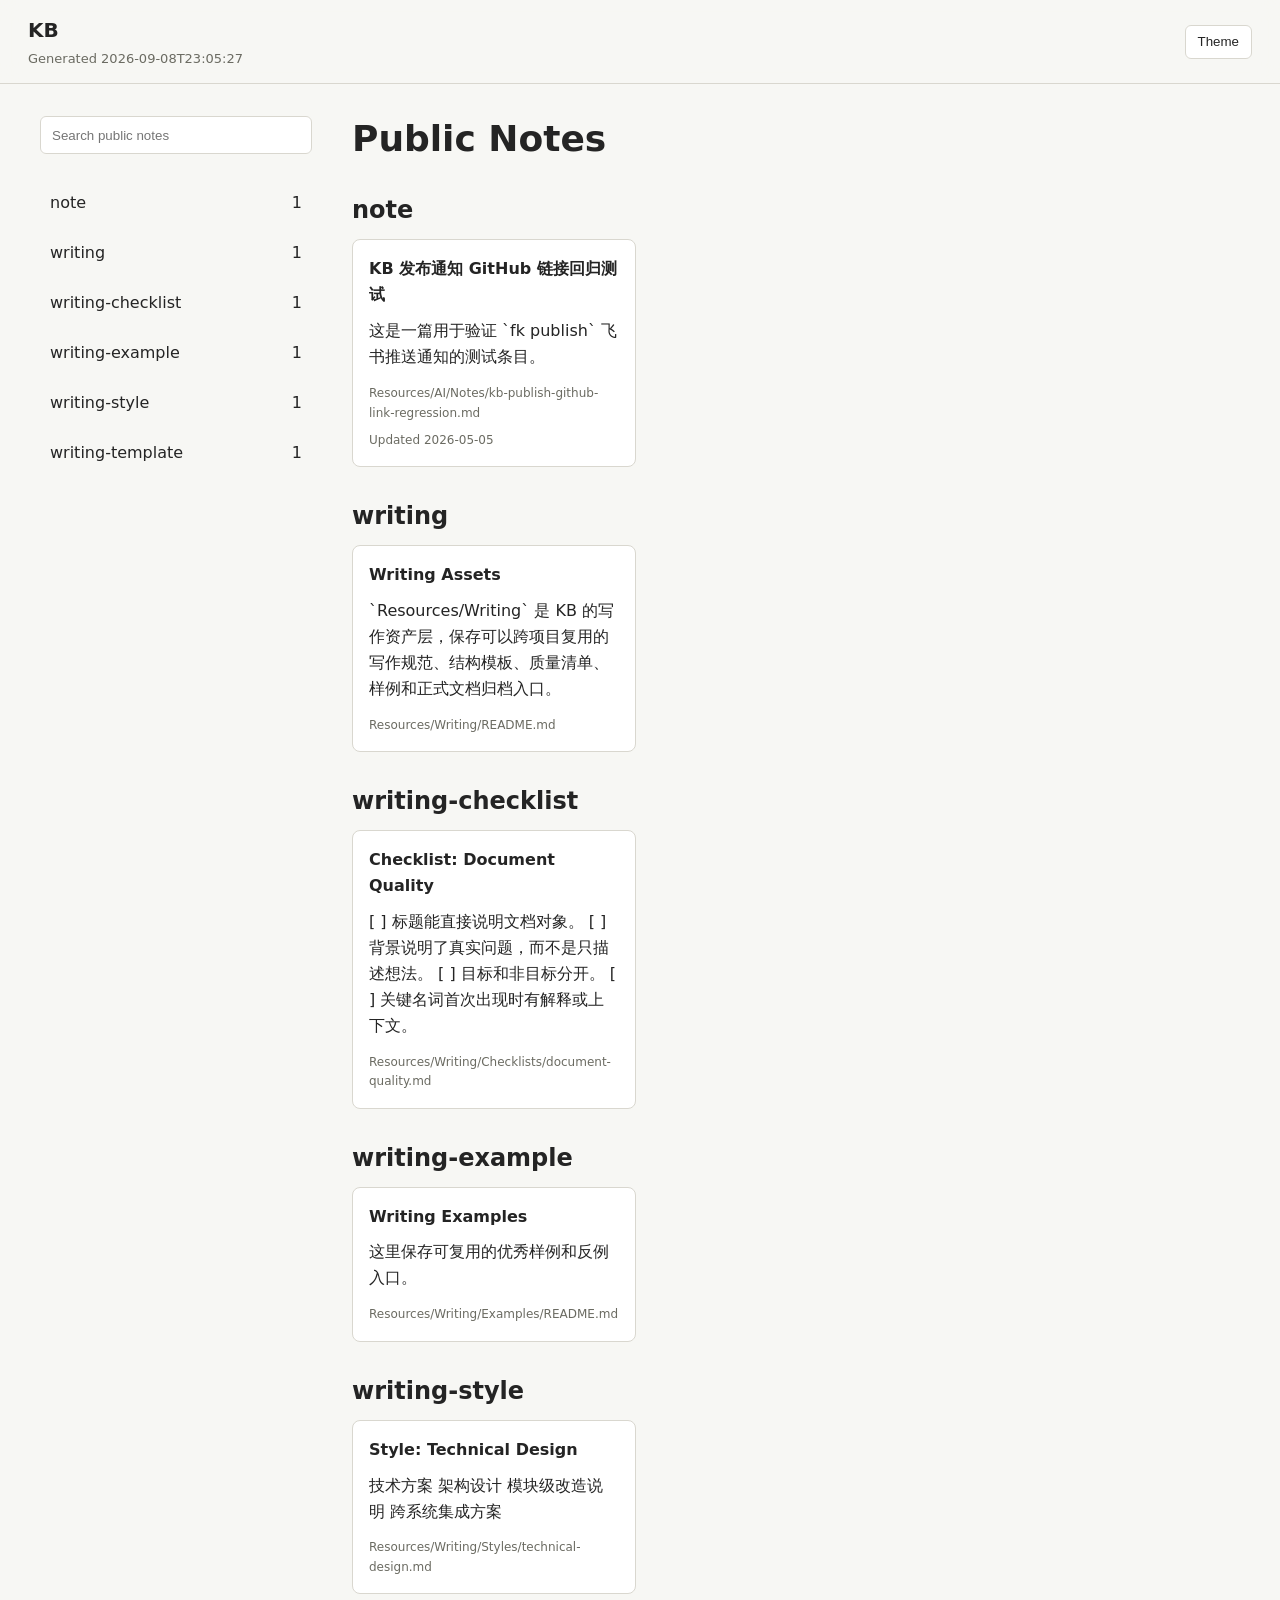
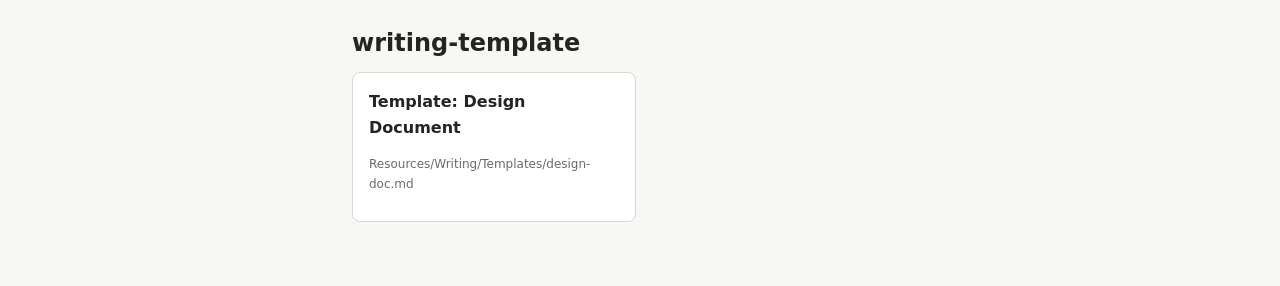
==== index.html @ 94814b3b "Publish KB site from 1f303219a76e2d5a81db60c4da87428942ff13d5" ====
<!doctype html>
<html lang="en" data-theme="docs">
<head>
  <meta charset="utf-8">
  <meta name="viewport" content="width=device-width, initial-scale=1">
  <title>KB</title>
  <meta name="description" content="Public knowledge base index">
  <meta property="og:type" content="website">
  <link rel="stylesheet" href="assets/style.css">
  <script defer src="assets/search.js"></script>
</head>
<body data-search-index="search-index.json">
  <header class="site-header">
    <div>
      <a class="brand" href="./">KB</a>
      <p class="muted">Generated 2026-09-08T23:05:27</p>
    </div>
    <button class="theme-toggle" type="button" data-theme-toggle aria-label="Toggle theme">Theme</button>
  </header>

  <main class="layout">
    <aside class="sidebar" aria-label="Sections">
      <input class="search" type="search" data-search-input placeholder="Search public notes" aria-label="Search public notes">
      <div class="search-results" data-search-results></div>
      <nav>
        
        <a href="#note">note <span>1</span></a>
        
        <a href="#writing">writing <span>1</span></a>
        
        <a href="#writing-checklist">writing-checklist <span>1</span></a>
        
        <a href="#writing-example">writing-example <span>1</span></a>
        
        <a href="#writing-style">writing-style <span>1</span></a>
        
        <a href="#writing-template">writing-template <span>1</span></a>
        
      </nav>
    </aside>

    <section class="content">
      <h1>Public Notes</h1>
      
        
        <section class="note-group" id="note">
          <h2>note</h2>
          <div class="note-list">
            
            <article class="note-card">
              <a class="note-title" href="notes/kb-publish-github-link-regression/">KB 发布通知 GitHub 链接回归测试</a>
              <p>这是一篇用于验证 `fk publish` 飞书推送通知的测试条目。</p>
              <div class="meta">
                <span>Resources/AI/Notes/kb-publish-github-link-regression.md</span>
                <span>Updated 2026-05-05</span>
              </div>
            </article>
            
          </div>
        </section>
        
        <section class="note-group" id="writing">
          <h2>writing</h2>
          <div class="note-list">
            
            <article class="note-card">
              <a class="note-title" href="writing/readme/">Writing Assets</a>
              <p>`Resources/Writing` 是 KB 的写作资产层，保存可以跨项目复用的写作规范、结构模板、质量清单、样例和正式文档归档入口。</p>
              <div class="meta">
                <span>Resources/Writing/README.md</span>
                
              </div>
            </article>
            
          </div>
        </section>
        
        <section class="note-group" id="writing-checklist">
          <h2>writing-checklist</h2>
          <div class="note-list">
            
            <article class="note-card">
              <a class="note-title" href="writing/checklists/document-quality/">Checklist: Document Quality</a>
              <p>[ ] 标题能直接说明文档对象。 [ ] 背景说明了真实问题，而不是只描述想法。 [ ] 目标和非目标分开。 [ ] 关键名词首次出现时有解释或上下文。</p>
              <div class="meta">
                <span>Resources/Writing/Checklists/document-quality.md</span>
                
              </div>
            </article>
            
          </div>
        </section>
        
        <section class="note-group" id="writing-example">
          <h2>writing-example</h2>
          <div class="note-list">
            
            <article class="note-card">
              <a class="note-title" href="writing/examples/readme/">Writing Examples</a>
              <p>这里保存可复用的优秀样例和反例入口。</p>
              <div class="meta">
                <span>Resources/Writing/Examples/README.md</span>
                
              </div>
            </article>
            
          </div>
        </section>
        
        <section class="note-group" id="writing-style">
          <h2>writing-style</h2>
          <div class="note-list">
            
            <article class="note-card">
              <a class="note-title" href="writing/styles/technical-design/">Style: Technical Design</a>
              <p>技术方案 架构设计 模块级改造说明 跨系统集成方案</p>
              <div class="meta">
                <span>Resources/Writing/Styles/technical-design.md</span>
                
              </div>
            </article>
            
          </div>
        </section>
        
        <section class="note-group" id="writing-template">
          <h2>writing-template</h2>
          <div class="note-list">
            
            <article class="note-card">
              <a class="note-title" href="writing/templates/design-doc/">Template: Design Document</a>
              <p></p>
              <div class="meta">
                <span>Resources/Writing/Templates/design-doc.md</span>
                
              </div>
            </article>
            
          </div>
        </section>
        
      
    </section>
  </main>
</body>
</html>
---- assets/style.css ----
:root {
  color-scheme: light;
  --bg: #f7f7f4;
  --panel: #ffffff;
  --text: #242424;
  --muted: #6b6b62;
  --line: #d9d7cf;
  --accent: #2f6f5e;
  --accent-soft: #e4f0ea;
  --code: #f0f0ec;
}

:root[data-theme="minimal"],
:root[data-theme="docs"] {
  font-family: Inter, ui-sans-serif, system-ui, -apple-system, BlinkMacSystemFont, "Segoe UI", sans-serif;
}

:root[data-color-mode="dark"] {
  color-scheme: dark;
  --bg: #171a1c;
  --panel: #202528;
  --text: #ecefed;
  --muted: #a8b0aa;
  --line: #343a3d;
  --accent: #8bc7b1;
  --accent-soft: #24362f;
  --code: #111416;
}

* {
  box-sizing: border-box;
}

body {
  margin: 0;
  background: var(--bg);
  color: var(--text);
  line-height: 1.62;
}

a {
  color: var(--accent);
  text-decoration: none;
}

a:hover {
  text-decoration: underline;
}

.site-header {
  position: sticky;
  top: 0;
  z-index: 2;
  display: flex;
  align-items: center;
  justify-content: space-between;
  gap: 16px;
  padding: 14px 28px;
  border-bottom: 1px solid var(--line);
  background: color-mix(in srgb, var(--bg) 92%, transparent);
  backdrop-filter: blur(12px);
}

.brand {
  color: var(--text);
  font-size: 20px;
  font-weight: 700;
}

.muted,
.meta,
.summary {
  color: var(--muted);
}

.muted {
  margin: 2px 0 0;
  font-size: 13px;
}

.theme-toggle {
  height: 34px;
  padding: 0 12px;
  border: 1px solid var(--line);
  border-radius: 6px;
  background: var(--panel);
  color: var(--text);
}

.layout {
  display: grid;
  grid-template-columns: minmax(220px, 280px) minmax(0, 880px);
  gap: 32px;
  width: min(1200px, calc(100% - 40px));
  margin: 32px auto 64px;
}

.sidebar {
  align-self: start;
  position: sticky;
  top: 86px;
  display: flex;
  flex-direction: column;
  gap: 14px;
  padding-right: 8px;
}

.sidebar nav,
.search-results {
  display: flex;
  flex-direction: column;
  gap: 8px;
}

.sidebar a {
  display: flex;
  justify-content: space-between;
  gap: 10px;
  padding: 8px 10px;
  border-radius: 6px;
  color: var(--text);
}

.sidebar a:hover {
  background: var(--accent-soft);
  text-decoration: none;
}

.search {
  width: 100%;
  height: 38px;
  padding: 0 11px;
  border: 1px solid var(--line);
  border-radius: 6px;
  background: var(--panel);
  color: var(--text);
}

.content {
  min-width: 0;
}

h1,
h2,
h3 {
  line-height: 1.25;
}

h1 {
  margin: 0 0 20px;
  font-size: 36px;
}

h2 {
  margin: 34px 0 14px;
  font-size: 24px;
}

.note-list {
  display: grid;
  grid-template-columns: repeat(auto-fill, minmax(260px, 1fr));
  gap: 14px;
}

.note-card {
  min-height: 150px;
  padding: 16px;
  border: 1px solid var(--line);
  border-radius: 8px;
  background: var(--panel);
}

.note-title {
  color: var(--text);
  font-weight: 700;
}

.note-card p {
  margin: 10px 0 14px;
}

.meta {
  display: flex;
  flex-wrap: wrap;
  gap: 8px 14px;
  font-size: 12px;
}

.article {
  padding-bottom: 48px;
}

.summary {
  margin: -8px 0 28px;
  font-size: 17px;
}

.article-body {
  font-size: 17px;
}

.article-body img {
  max-width: 100%;
  border-radius: 6px;
}

pre {
  overflow-x: auto;
  padding: 14px;
  border-radius: 8px;
  background: var(--code);
}

code {
  padding: 2px 4px;
  border-radius: 4px;
  background: var(--code);
}

pre code {
  padding: 0;
  background: transparent;
}

blockquote {
  margin: 18px 0;
  padding: 4px 0 4px 16px;
  border-left: 3px solid var(--accent);
  color: var(--muted);
}

.related {
  margin-top: 44px;
  padding-top: 20px;
  border-top: 1px solid var(--line);
}

@media (max-width: 800px) {
  .site-header {
    padding: 12px 18px;
  }

  .layout {
    display: block;
    width: min(100% - 28px, 760px);
    margin-top: 22px;
  }

  .sidebar {
    position: static;
    margin-bottom: 26px;
    padding-right: 0;
  }

  h1 {
    font-size: 30px;
  }
}
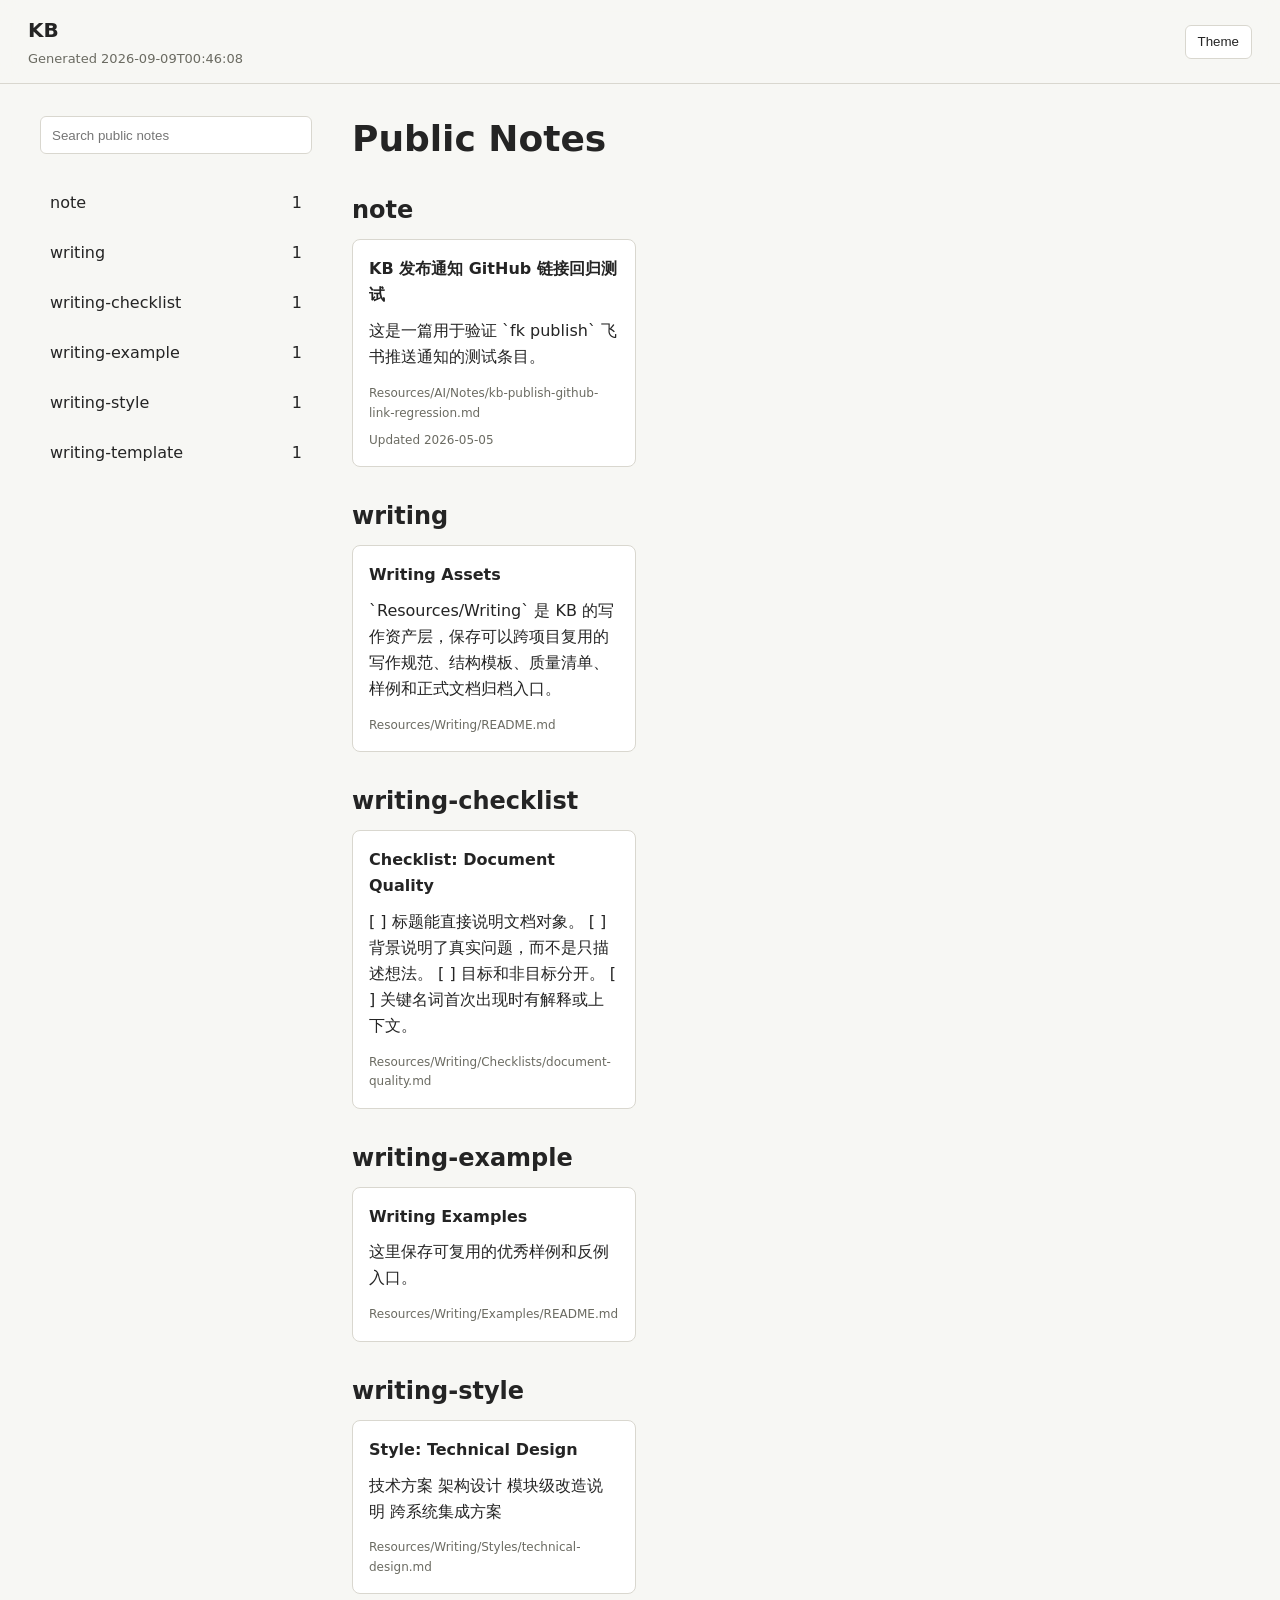
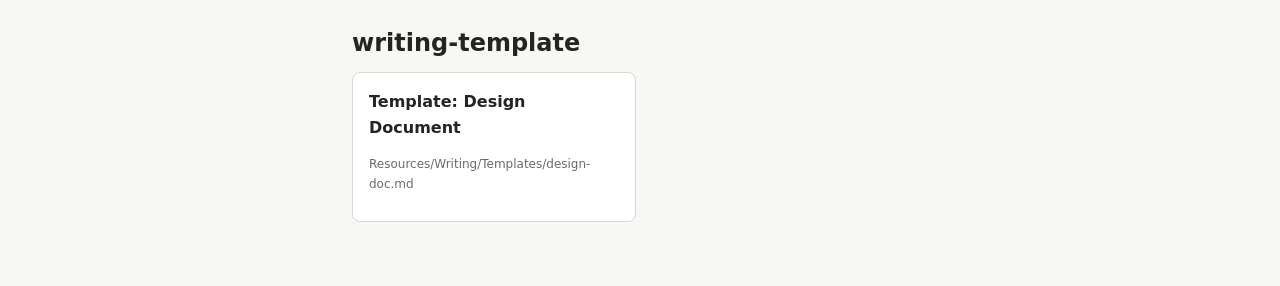
==== commit 3f86ad76: "Publish KB site from 50daabad733444dfffd5a9907efa93fa1bd4945d" ====
--- a/index.html
+++ b/index.html
@@ -13,7 +13,7 @@
   <header class="site-header">
     <div>
       <a class="brand" href="./">KB</a>
-      <p class="muted">Generated 2026-09-08T23:05:27</p>
+      <p class="muted">Generated 2026-09-09T00:46:08</p>
     </div>
     <button class="theme-toggle" type="button" data-theme-toggle aria-label="Toggle theme">Theme</button>
   </header>
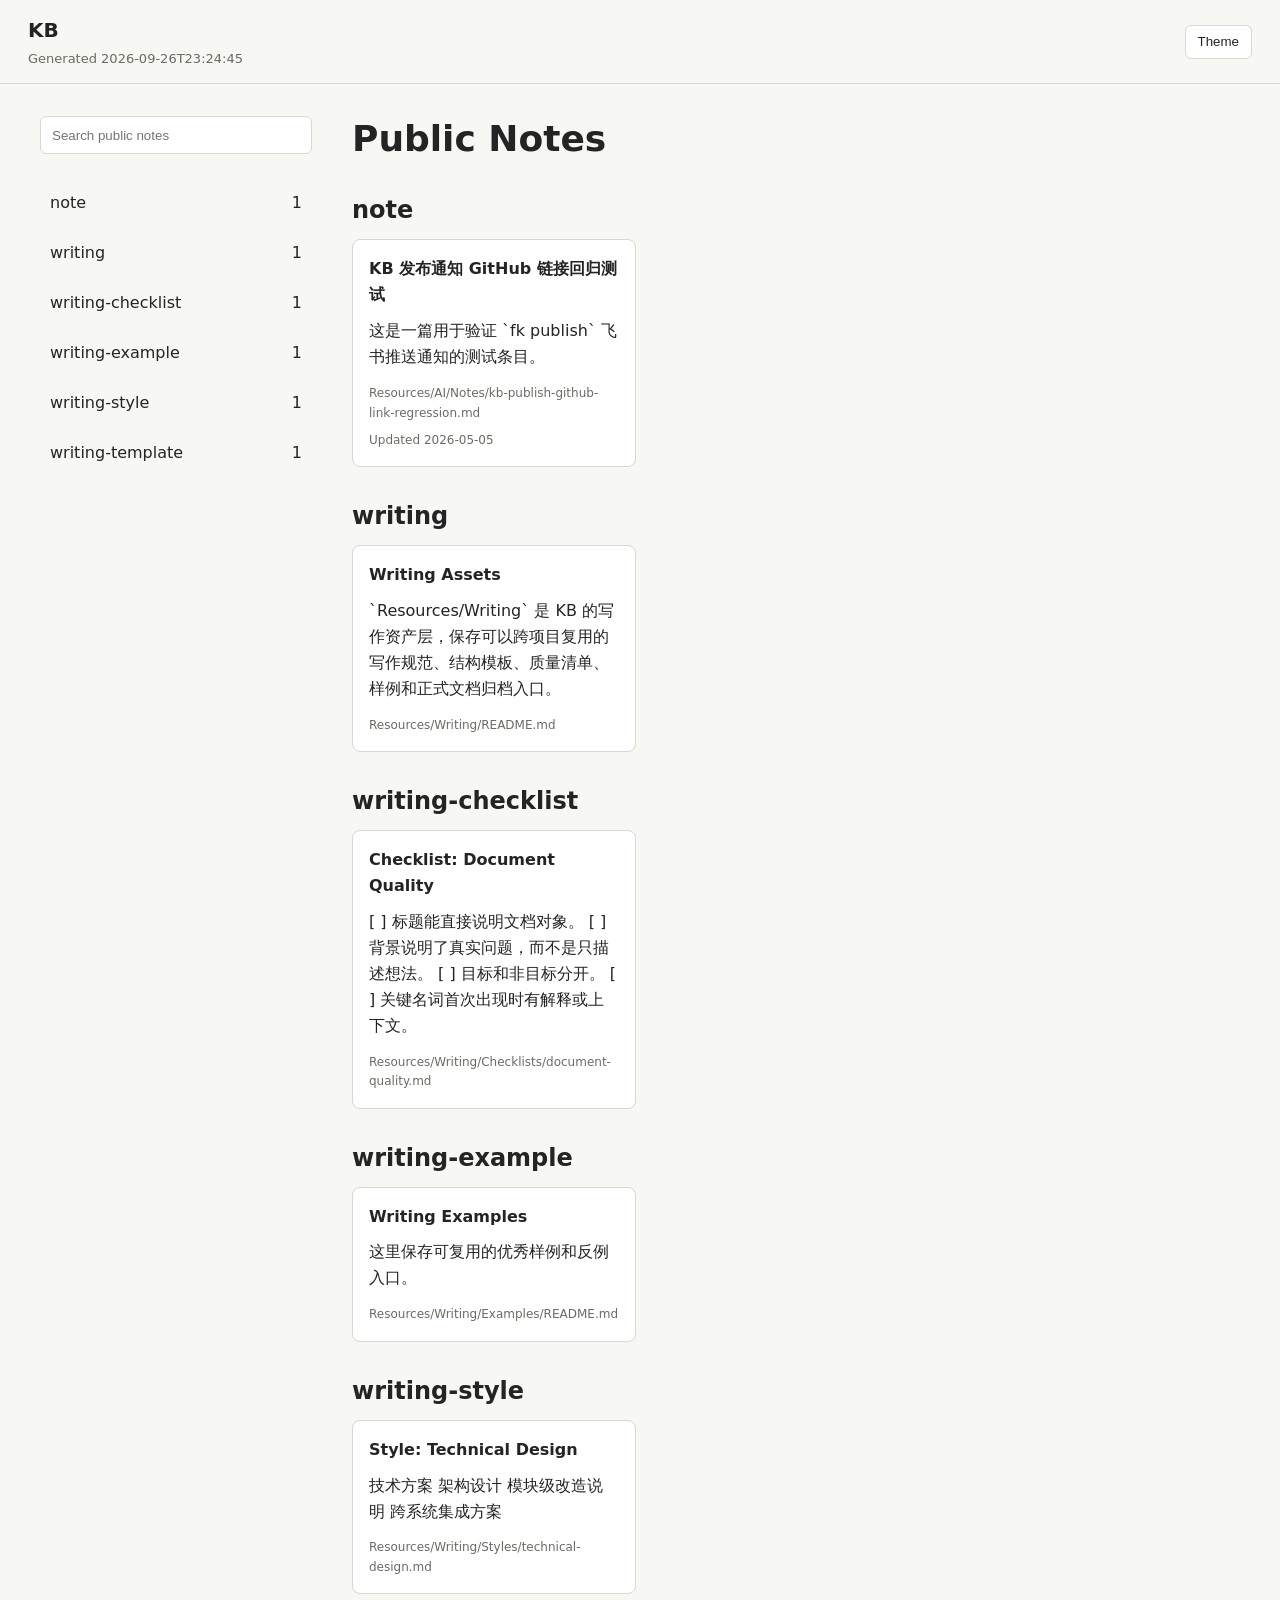
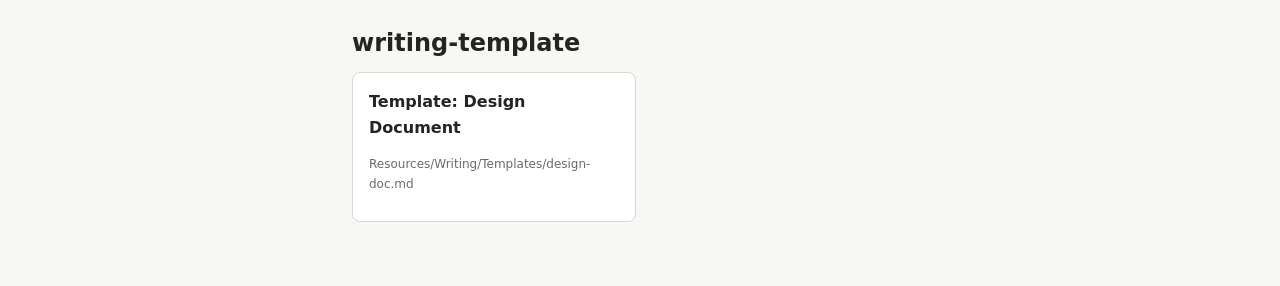
==== commit 49c44780: "Publish KB site from 75c395d6c66b99f17d85dc3fe2a60ce86ccde7f2" ====
--- a/index.html
+++ b/index.html
@@ -13,7 +13,7 @@
   <header class="site-header">
     <div>
       <a class="brand" href="./">KB</a>
-      <p class="muted">Generated 2026-09-09T00:46:08</p>
+      <p class="muted">Generated 2026-09-26T23:24:45</p>
     </div>
     <button class="theme-toggle" type="button" data-theme-toggle aria-label="Toggle theme">Theme</button>
   </header>
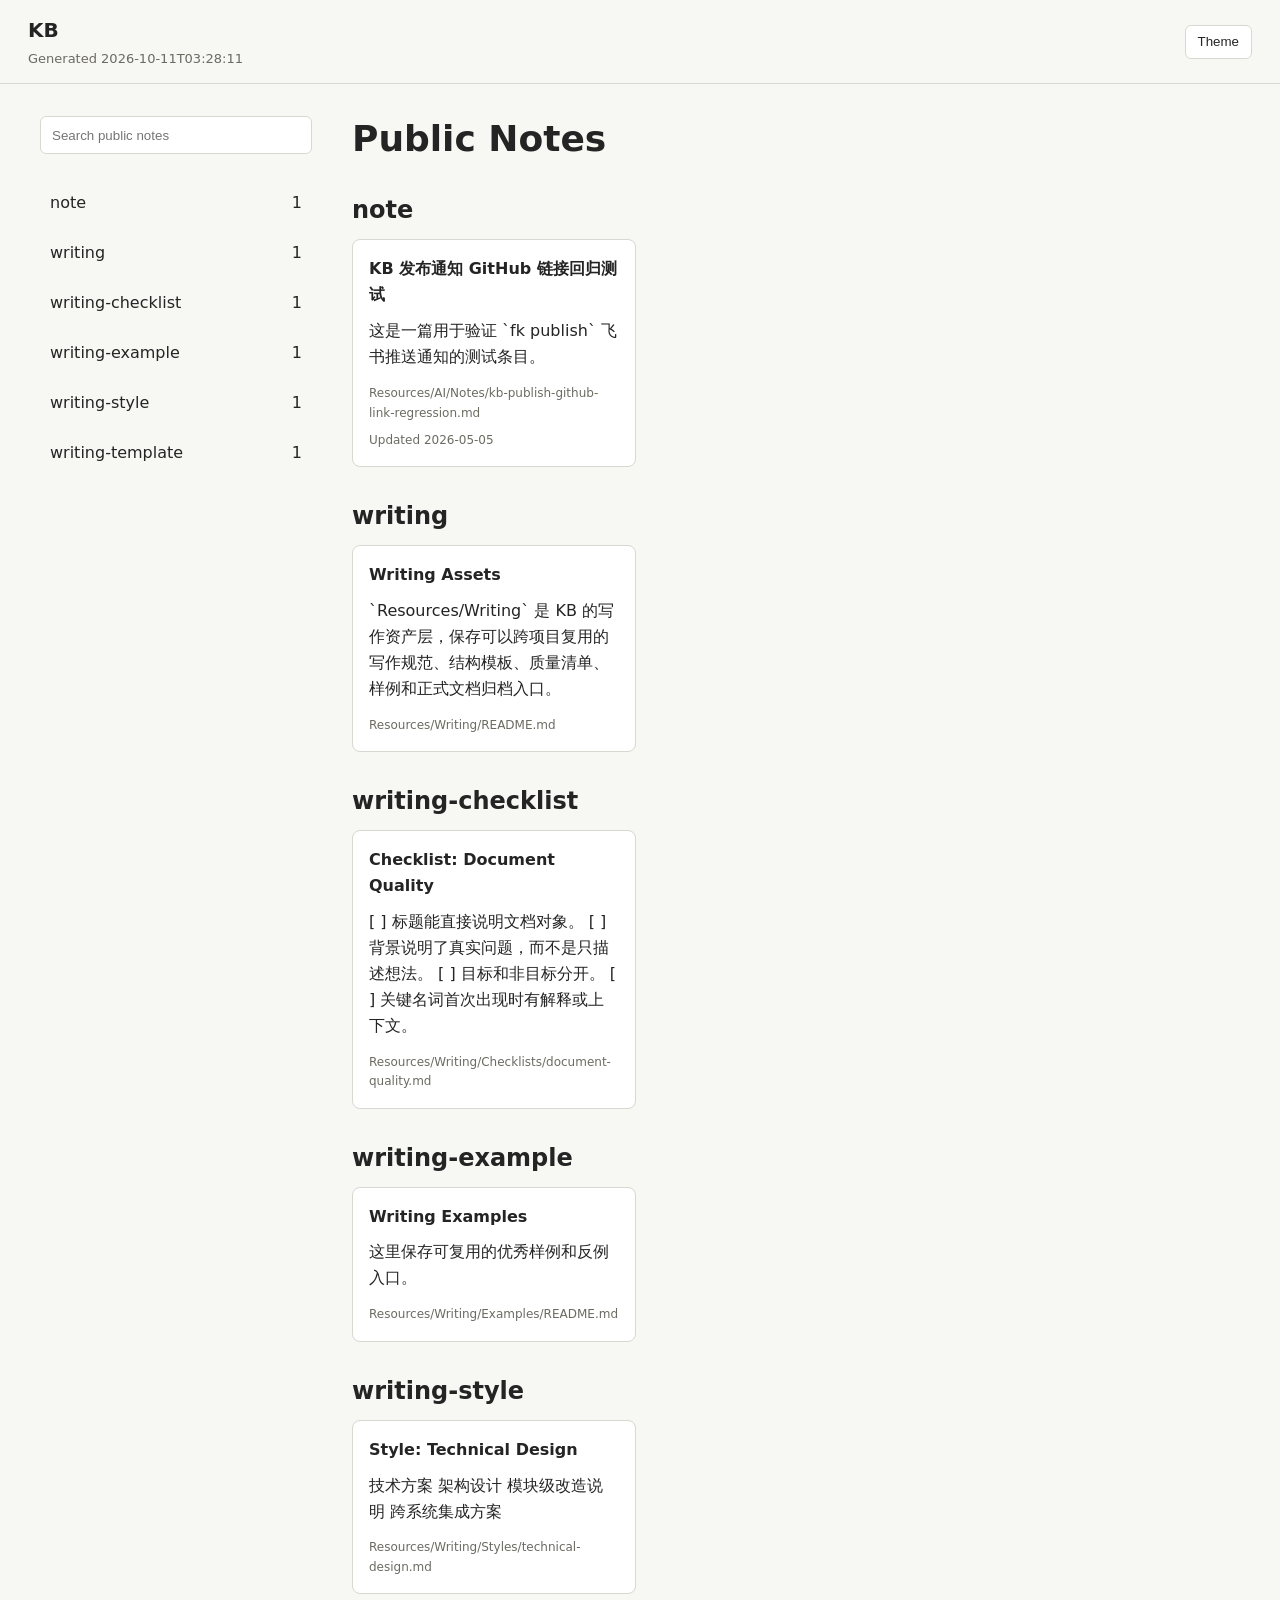
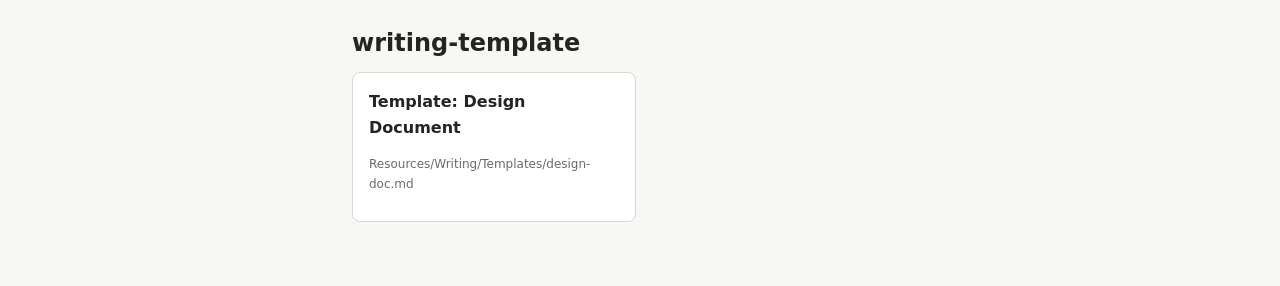
==== commit 829d28aa: "Publish KB site from 411b688248d0c53c0602297867bc2b82441180fe" ====
--- a/index.html
+++ b/index.html
@@ -13,7 +13,7 @@
   <header class="site-header">
     <div>
       <a class="brand" href="./">KB</a>
-      <p class="muted">Generated 2026-09-26T23:24:45</p>
+      <p class="muted">Generated 2026-10-11T03:28:11</p>
     </div>
     <button class="theme-toggle" type="button" data-theme-toggle aria-label="Toggle theme">Theme</button>
   </header>
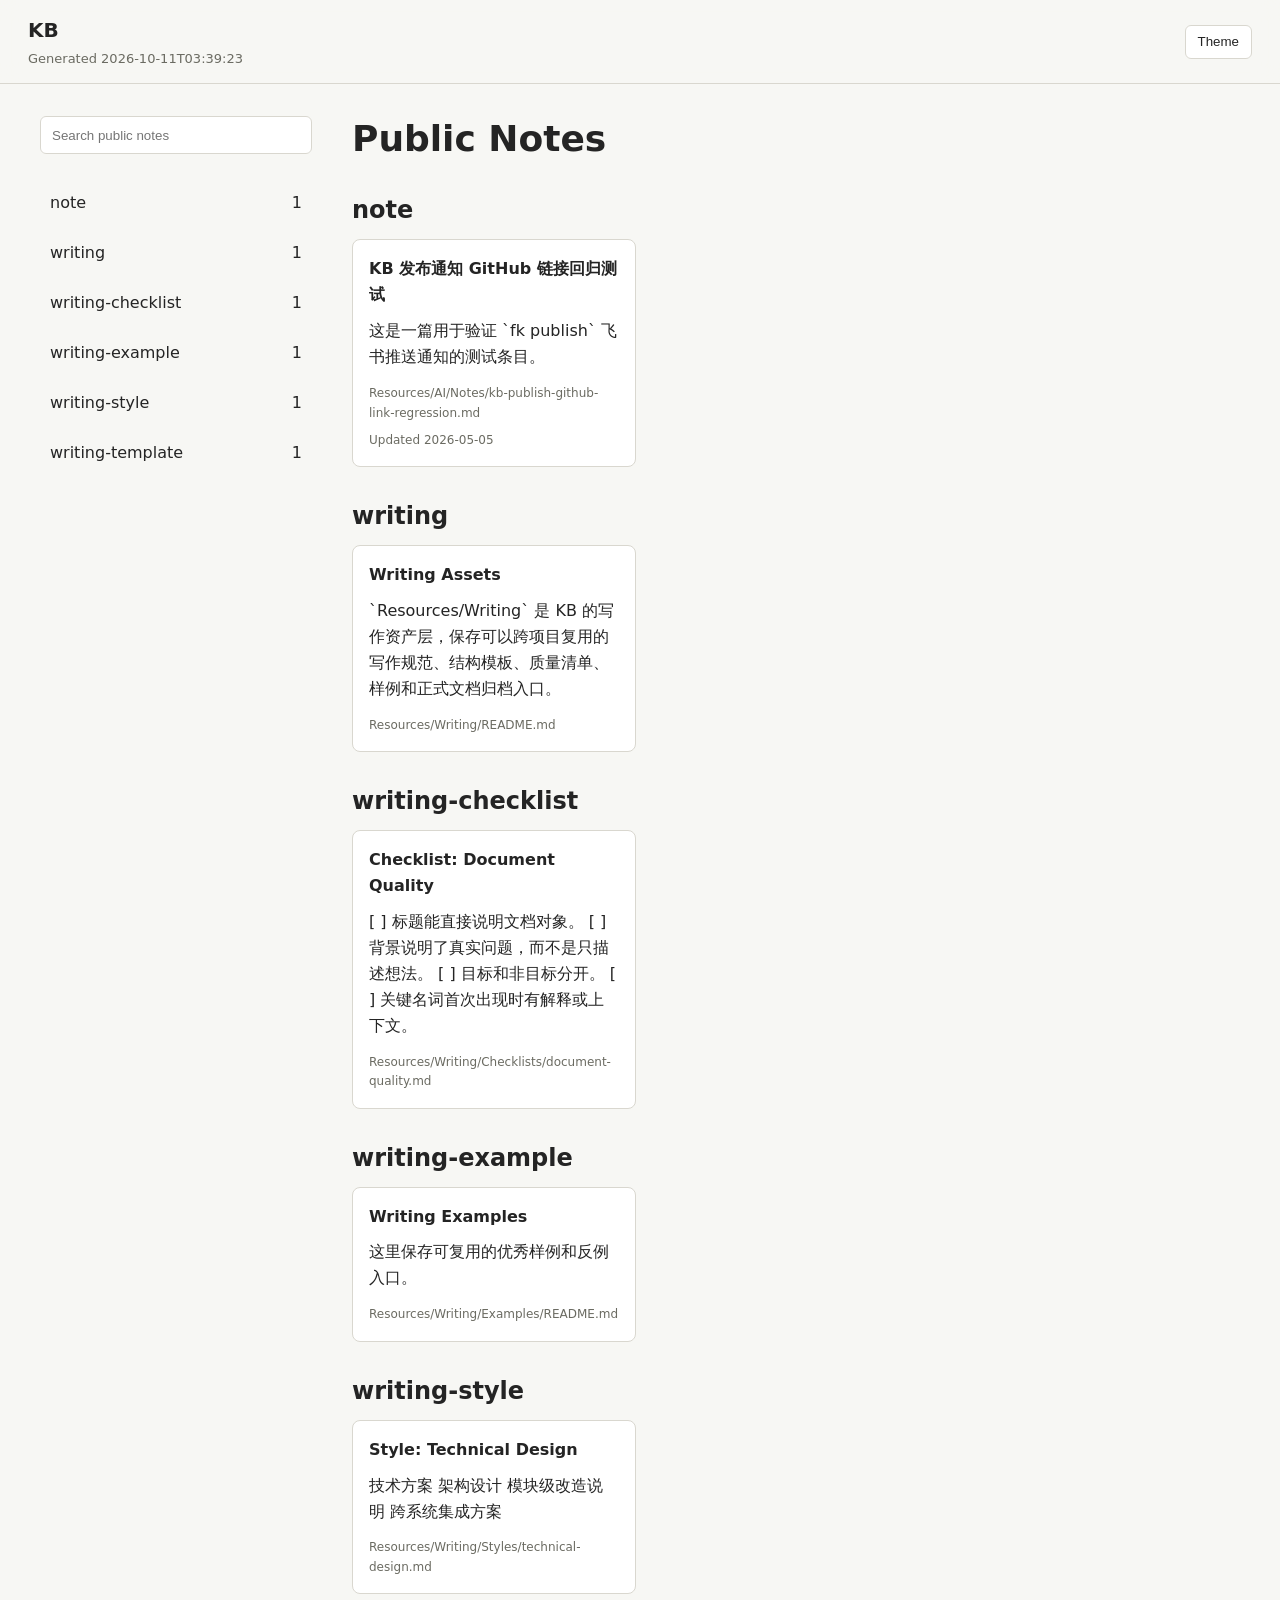
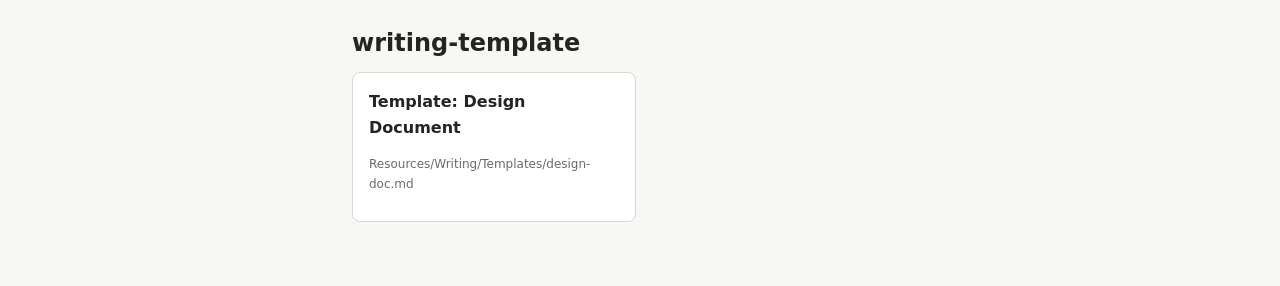
==== commit eaa026a7: "Publish KB site from 9c469fb2f2390896066f0f858cb56c354d007780" ====
--- a/index.html
+++ b/index.html
@@ -13,7 +13,7 @@
   <header class="site-header">
     <div>
       <a class="brand" href="./">KB</a>
-      <p class="muted">Generated 2026-10-11T03:28:11</p>
+      <p class="muted">Generated 2026-10-11T03:39:23</p>
     </div>
     <button class="theme-toggle" type="button" data-theme-toggle aria-label="Toggle theme">Theme</button>
   </header>
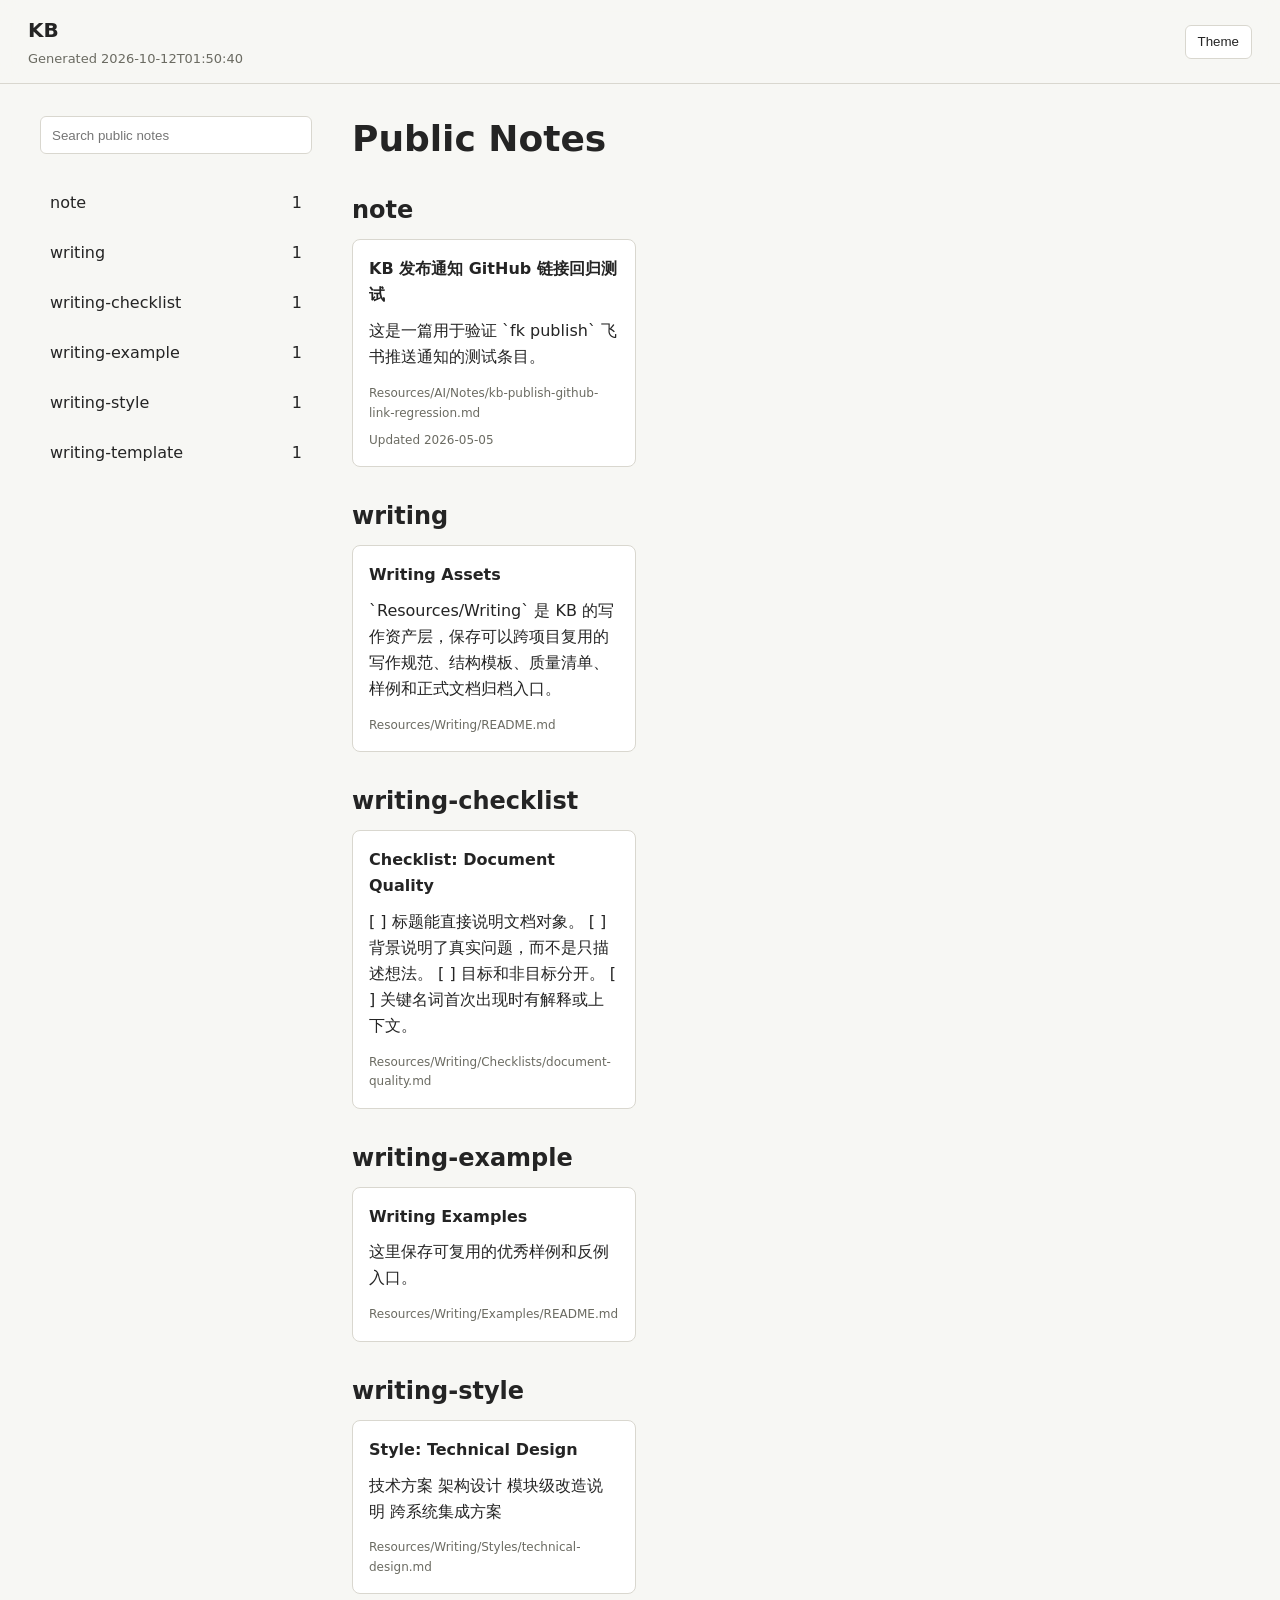
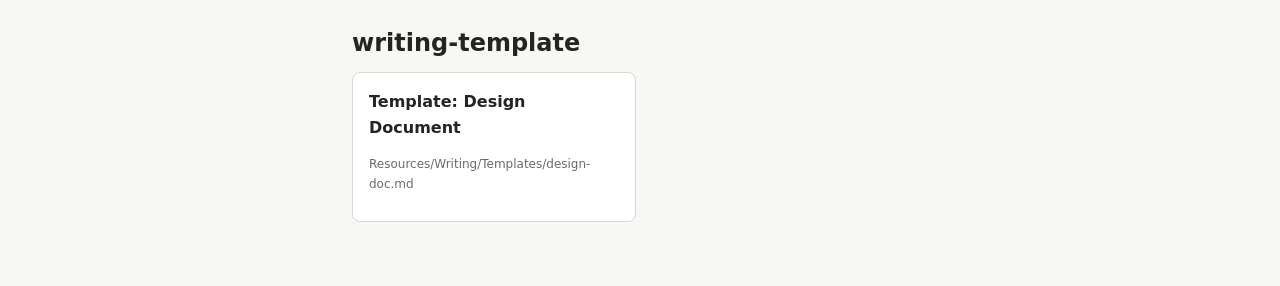
==== commit 9a4ae878: "Publish KB site from 3d5d56bd86adca18798daeba472fc7c693dac04a" ====
--- a/index.html
+++ b/index.html
@@ -13,7 +13,7 @@
   <header class="site-header">
     <div>
       <a class="brand" href="./">KB</a>
-      <p class="muted">Generated 2026-10-11T03:39:23</p>
+      <p class="muted">Generated 2026-10-12T01:50:40</p>
     </div>
     <button class="theme-toggle" type="button" data-theme-toggle aria-label="Toggle theme">Theme</button>
   </header>
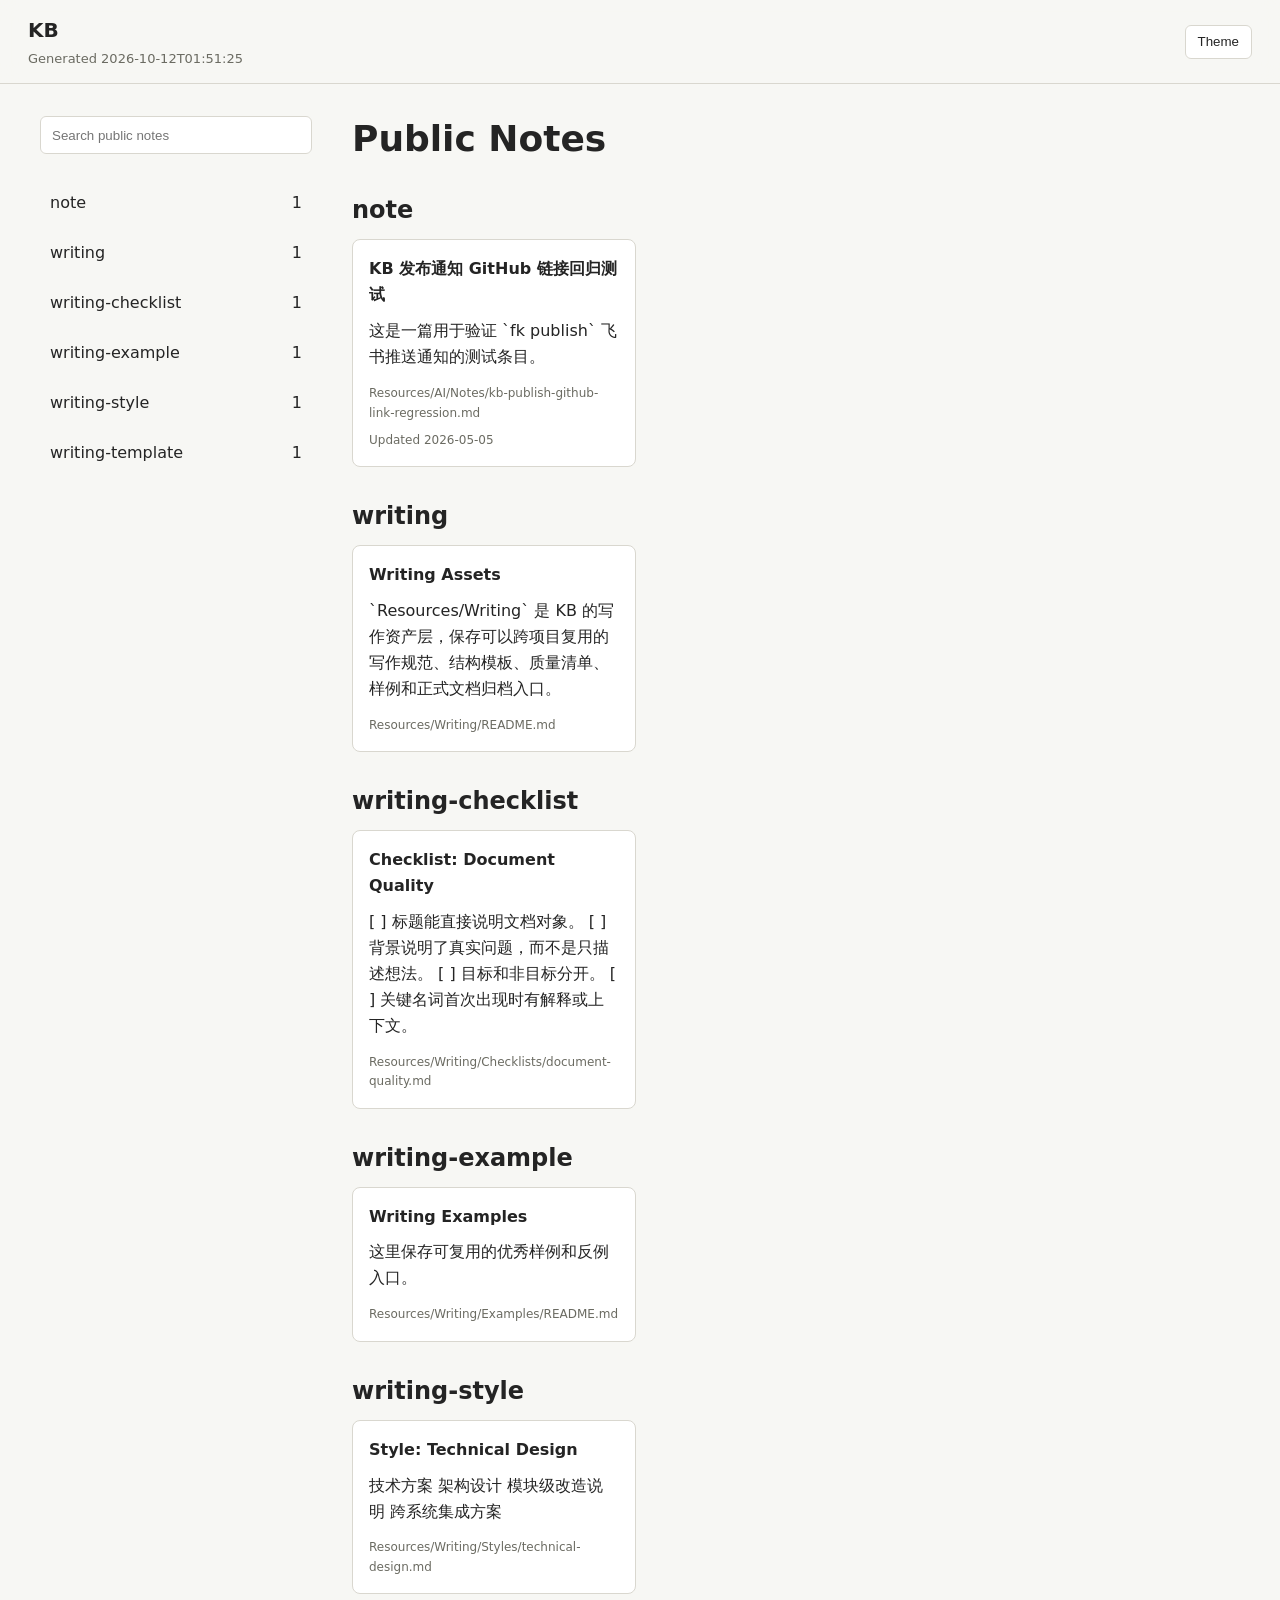
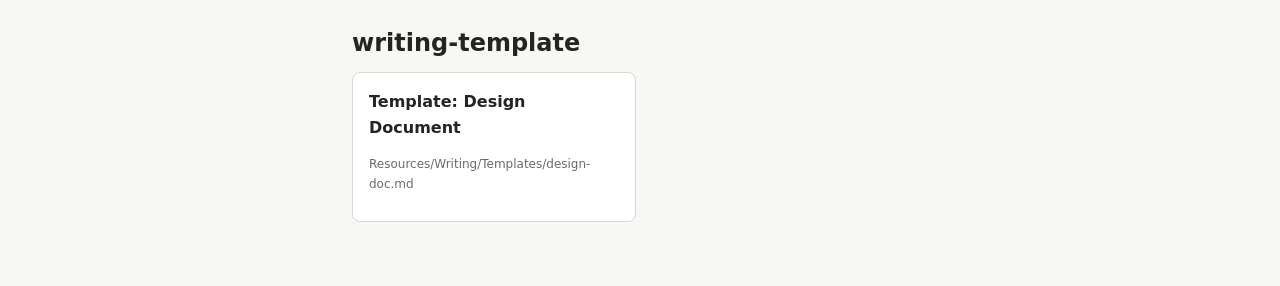
==== commit 283894fd: "Publish KB site from ecc77363f6f2704c3139392b451a1bb8d29d8b6c" ====
--- a/index.html
+++ b/index.html
@@ -13,7 +13,7 @@
   <header class="site-header">
     <div>
       <a class="brand" href="./">KB</a>
-      <p class="muted">Generated 2026-10-12T01:50:40</p>
+      <p class="muted">Generated 2026-10-12T01:51:25</p>
     </div>
     <button class="theme-toggle" type="button" data-theme-toggle aria-label="Toggle theme">Theme</button>
   </header>
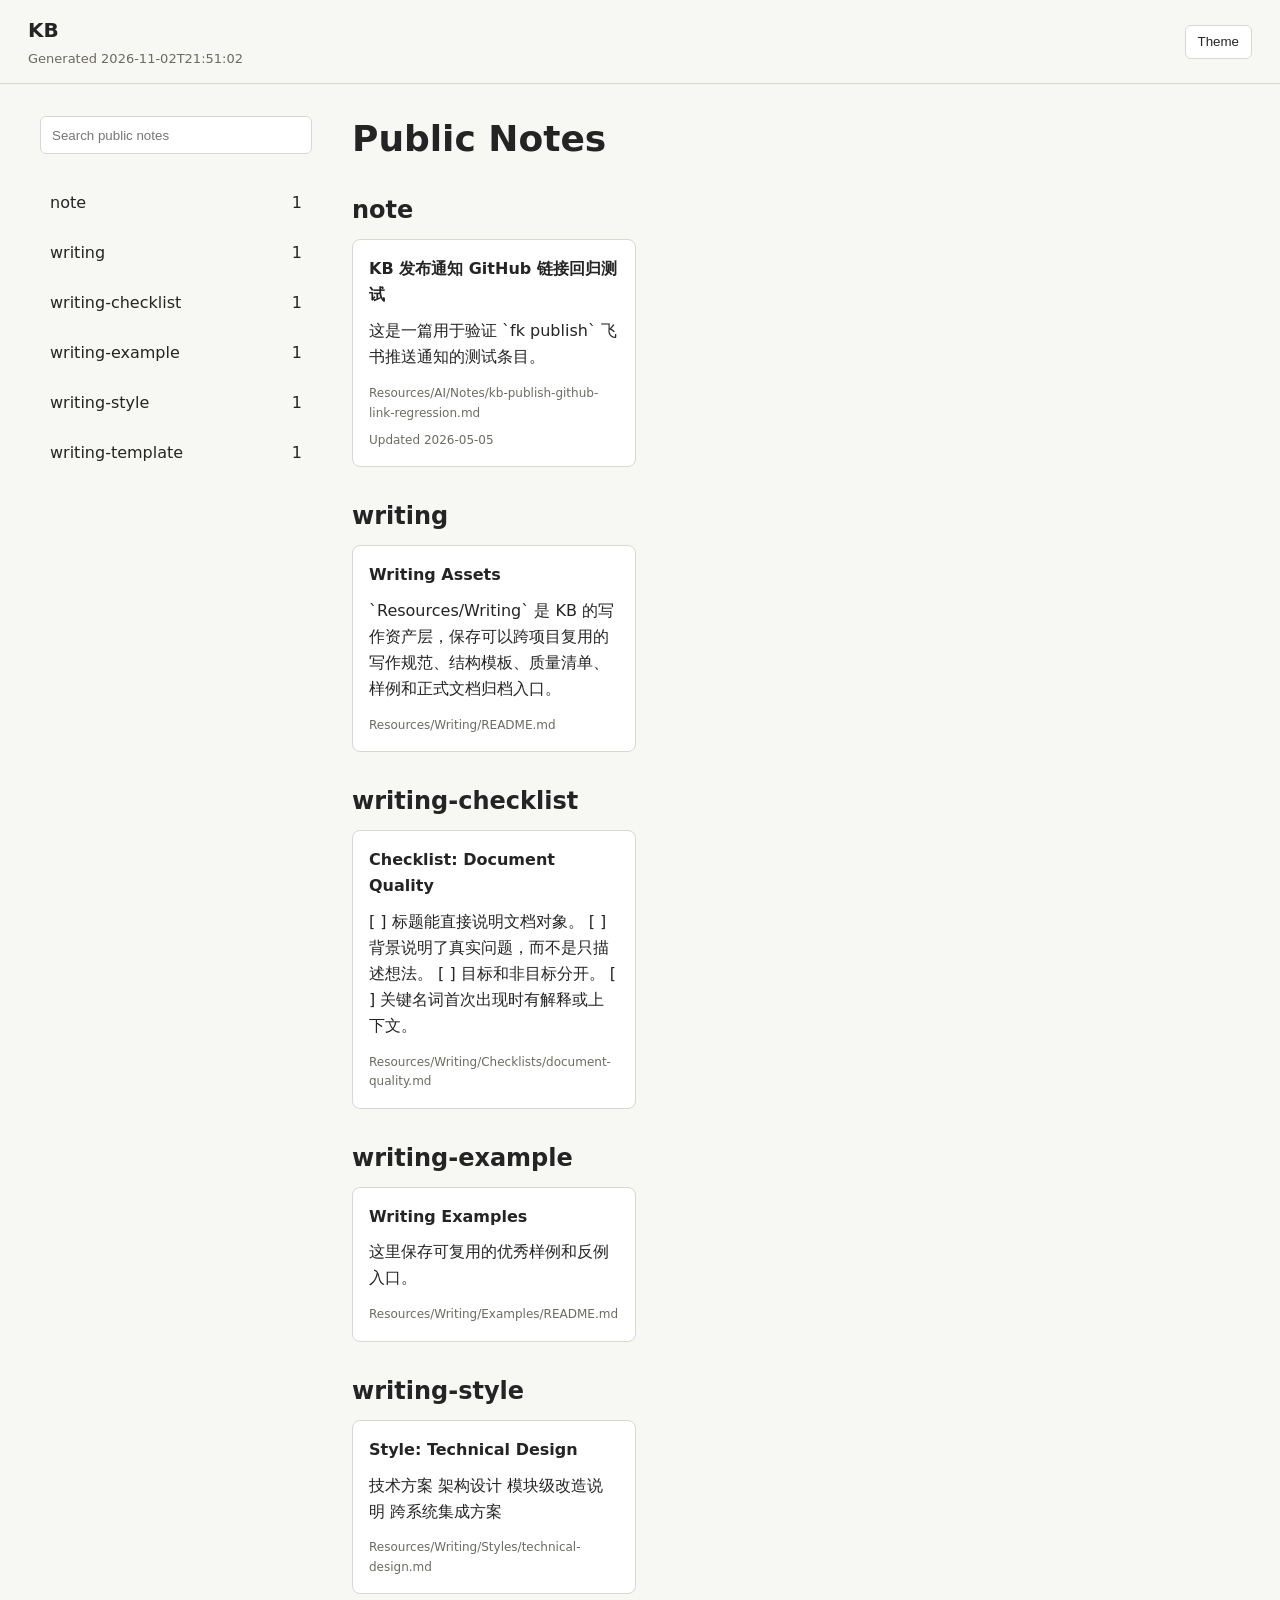
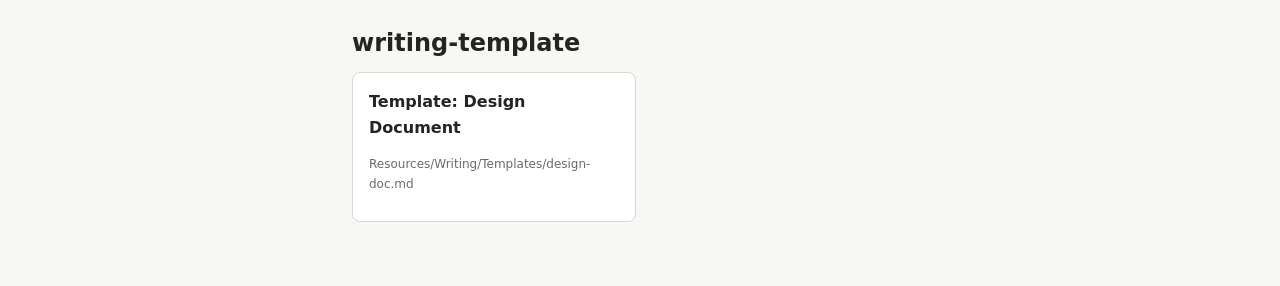
==== commit 7013b848: "Publish KB site from c721b6b7a24ec241fb5f672a6319f8afc98cd00a" ====
--- a/index.html
+++ b/index.html
@@ -13,7 +13,7 @@
   <header class="site-header">
     <div>
       <a class="brand" href="./">KB</a>
-      <p class="muted">Generated 2026-10-12T01:51:25</p>
+      <p class="muted">Generated 2026-11-02T21:51:02</p>
     </div>
     <button class="theme-toggle" type="button" data-theme-toggle aria-label="Toggle theme">Theme</button>
   </header>
